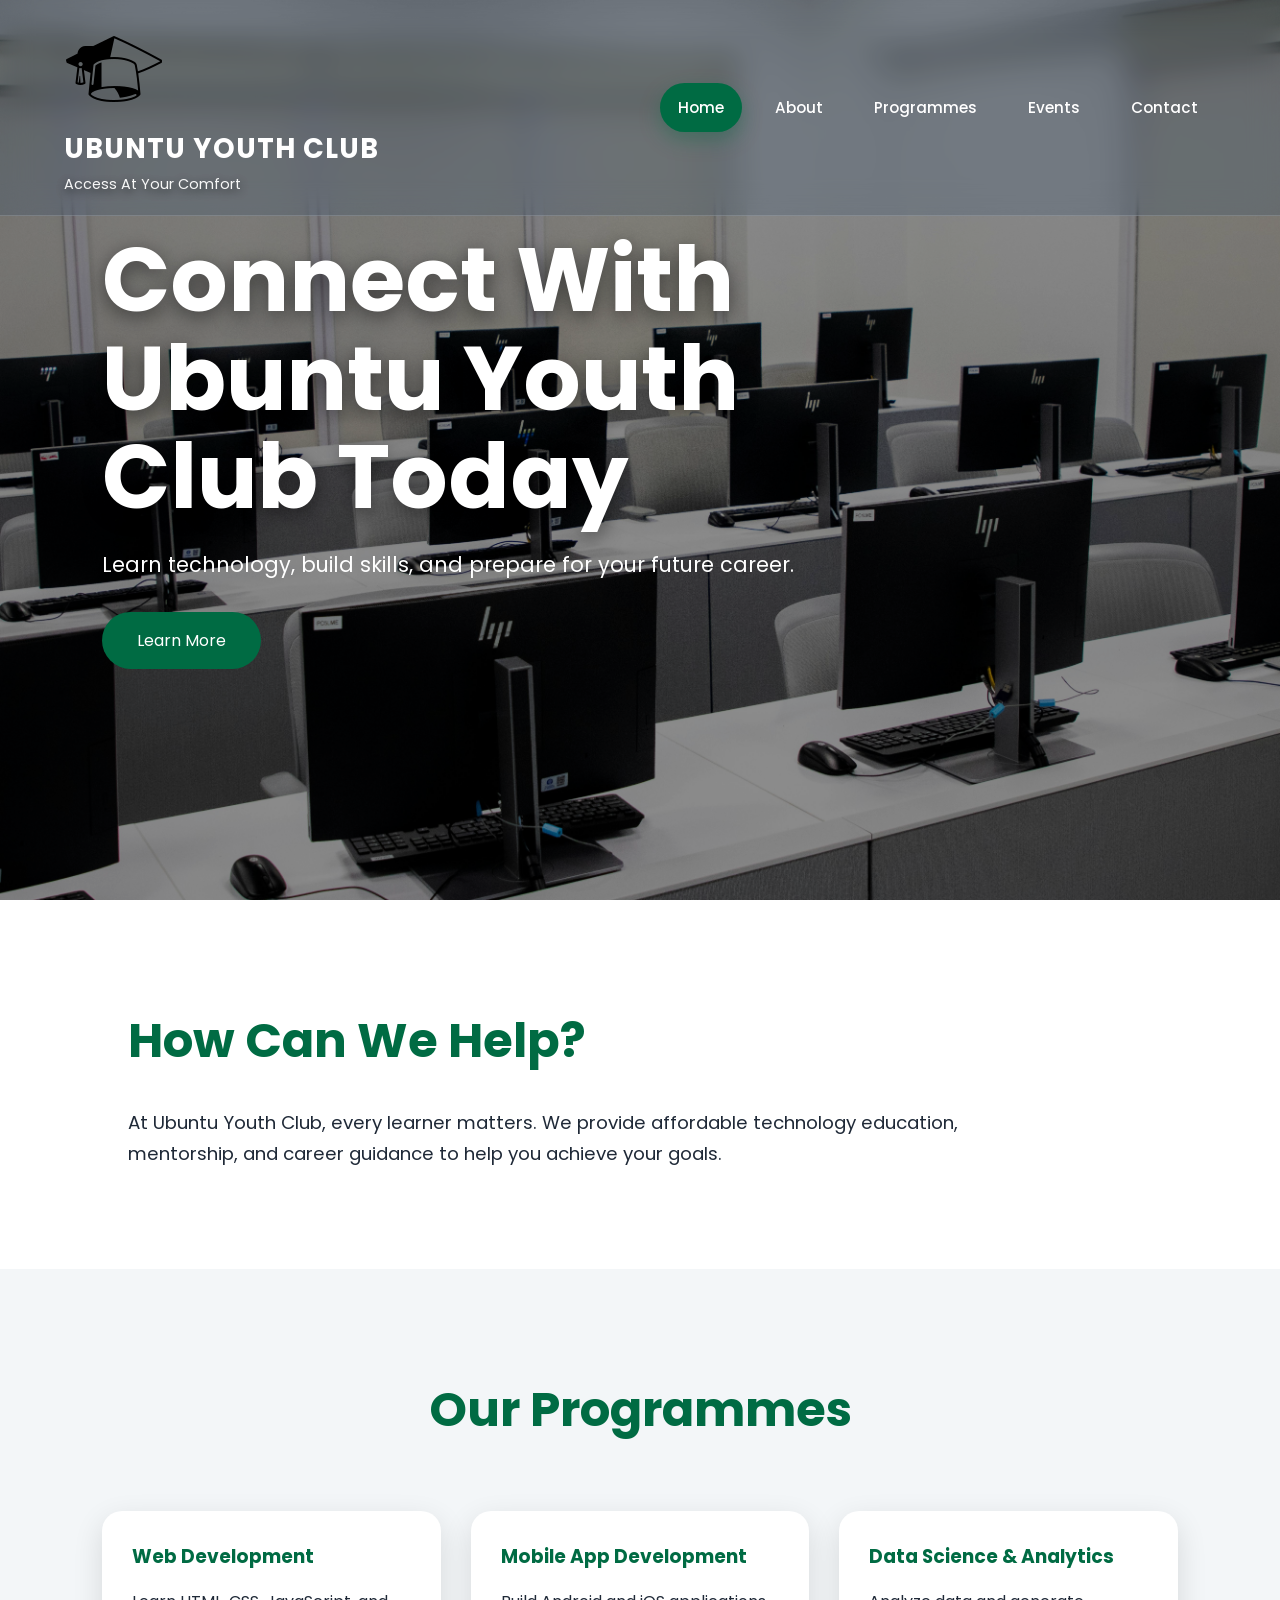
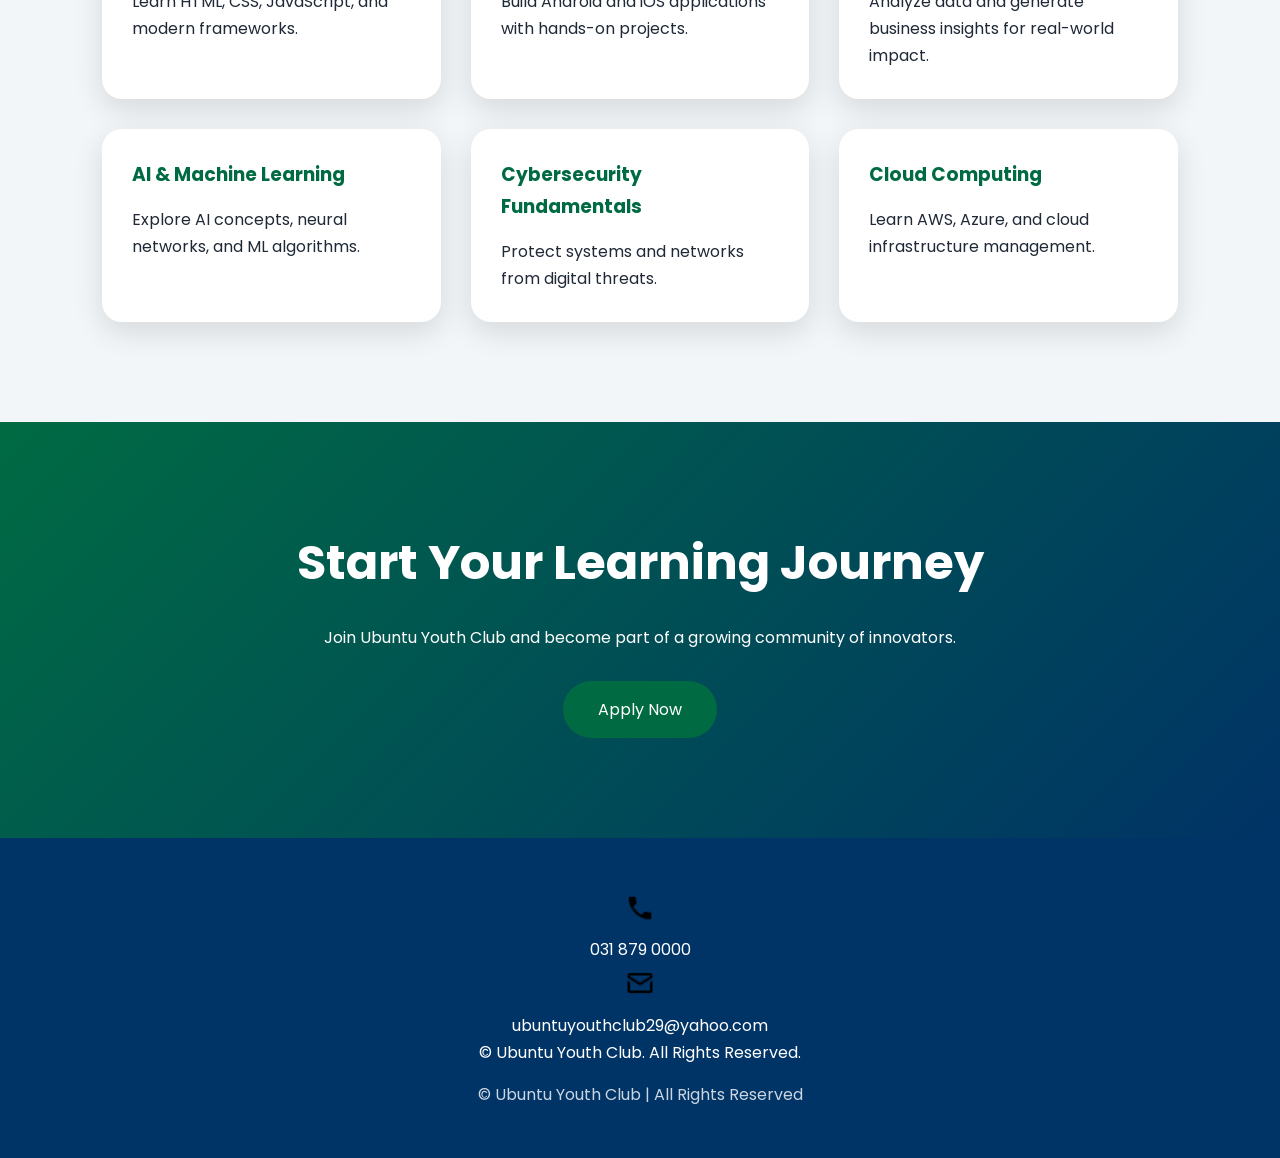
==== index.html @ 72d58c05 "Initial commit: Ubuntu Youth Club website" ====
<!DOCTYPE html>
<html lang="en">
<head>
    <meta charset="UTF-8">
    <meta name="viewport" content="width=device-width, initial-scale=1.0">
    <title>Ubuntu Youth Club</title>
    <link rel="stylesheet" href="css/styles.css" type="text/css">
</head>

<script>
window.addEventListener("scroll", function(){

    const header =
    document.querySelector(".site-header");

    if(window.scrollY > 50){
        header.classList.add("scrolled");
    }
    else{
        header.classList.remove("scrolled");
    }

});
</script>

<body>

    <header class="site-header">
    <div class="header-container">
        <div class="logo-center">
            <img src="images/icons8-graduation-cap-100.png" alt="Ubuntu Youth Club Logo">
            <div class="logo-text">
                <h1>UBUNTU YOUTH CLUB</h1>
                <p class="subtitle">Access At Your Comfort</p>
            </div>
        </div>

        <nav class="main-nav">
            <ul>
                <li><a href="index.html" class="active">Home</a></li>
                <li><a href="about.html">About</a></li>
                <li><a href="programmes.html">Programmes</a></li>
                <li><a href="events.html">Events</a></li>
                <li><a href="contact.html">Contact</a></li>
            </ul>
        </nav>
    </div>
</header>

    <!-- HERO SECTION -->
    <section class="hero">
        <div class="hero-overlay"></div>
        <img src="images/computer room.jpg" alt="Students Learning">
        <div class="hero-content">
            <h1>Connect With <br>Ubuntu Youth Club Today</h1>
            <p>Learn technology, build skills, and prepare for your future career.</p>
            <a href="about.html" class="hero-btn">Learn More</a>
        </div>
    </section>

    <!-- INTRO SECTION -->
    <section class="intro">
        <h2>How Can We Help?</h2>
        <p>
            At Ubuntu Youth Club, every learner matters. We provide affordable technology education,
            mentorship, and career guidance to help you achieve your goals.
        </p>
    </section>

    <!-- PROGRAMMES SECTION -->
    <section class="programmes">
        <h2>Our Programmes</h2>
        <div class="programme-grid">

            <div class="card">
                <h3>Web Development</h3>
                <p>Learn HTML, CSS, JavaScript, and modern frameworks.</p>
            </div>

            <div class="card">
                <h3>Mobile App Development</h3>
                <p>Build Android and iOS applications with hands-on projects.</p>
            </div>

            <div class="card">
                <h3>Data Science & Analytics</h3>
                <p>Analyze data and generate business insights for real-world impact.</p>
            </div>

            <div class="card">
                <h3>AI & Machine Learning</h3>
                <p>Explore AI concepts, neural networks, and ML algorithms.</p>
            </div>

            <div class="card">
                <h3>Cybersecurity Fundamentals</h3>
                <p>Protect systems and networks from digital threats.</p>
            </div>

            <div class="card">
                <h3>Cloud Computing</h3>
                <p>Learn AWS, Azure, and cloud infrastructure management.</p>
            </div>

        </div>
    </section>

    <!-- CALL TO ACTION -->
    <section class="cta">
        <h2>Start Your Learning Journey</h2>
        <p>Join Ubuntu Youth Club and become part of a growing community of innovators.</p>
        <a href="contact.html" class="hero-btn">Apply Now</a>
    </section>

    <!-- FOOTER -->
    <footer>
        <div>
            <img src="images/logo phone.png" alt="Phone Icon">
            <p>031 879 0000</p>
        </div>
        <div>
            <img src="images/logo mail.png" alt="Email Icon">
            <p>ubuntuyouthclub29@yahoo.com</p>
        </div>
        <p>© Ubuntu Youth Club. All Rights Reserved.</p>
    </footer>

</body>
</html>
---- css/styles.css ----
/* ===========================
   GOOGLE FONT
=========================== */
@import url('https://fonts.googleapis.com/css2?family=Poppins:wght@300;400;500;600;700&display=swap');

/* ===========================
   ROOT VARIABLES
=========================== */
:root{
    --primary:#006b43;
    --primary-dark:#004d30;
    --secondary:#003366;

    --white:#ffffff;
    --light-gray:#f5f7fa;
    --soft-gray:#e9ecef;
    --charcoal:#1f2937;
    --footer-gray:#003366;

    --gradient:linear-gradient(135deg,#006b43,#003366);

    --shadow:0 10px 30px rgba(0,0,0,.12);
    --soft-shadow:0 5px 15px rgba(0,0,0,.08);

    --radius:16px;
    --transition:.3s ease;
}

/* ===========================
   RESET
=========================== */
*{
    margin:0;
    padding:0;
    box-sizing:border-box;
}

html{
    scroll-behavior:smooth;
}

body{
    font-family:'Poppins',sans-serif;
    background:var(--light-gray);
    color:var(--charcoal);
    line-height:1.7;
    overflow-x:hidden;
}

img{
    max-width:100%;
}

/* ===========================
   CENTER NON-INDEX PAGE CONTENT
=========================== */
body:not(.index) main.container {
    max-width: 900px;
    margin: 100px auto 50px auto;
    padding: 0 20px;
    text-align: center;
}

body:not(.index) main.container img,
body:not(.index) main.container h1,
body:not(.index) main.container h2,
body:not(.index) main.container p {
    margin-left: auto;
    margin-right: auto;
    display: block;
    text-align: center;
}

/* ===========================
   MODERN GLOBAL HEADER
=========================== */
.site-header{
    position:fixed;
    top:0;
    left:0;
    width:100%;
    z-index:1000;
    background:rgba(0,51,102,0.15);
    backdrop-filter:blur(15px);
    -webkit-backdrop-filter:blur(15px);
    border-bottom:1px solid rgba(255,255,255,0.15);
    transition:all .4s ease;
}

.site-header.scrolled{
    background:rgba(0,51,102,.95);
    box-shadow:0 10px 30px rgba(0,0,0,.15);
}

.header-container{
    max-width:1400px;
    margin:auto;
    display:flex;
    justify-content:space-between;
    align-items:center;
    padding:18px 5%;
}

/* ===========================
   LOGO AREA
=========================== */
.logo{
    display:flex;
    align-items:center;
    gap:15px;
}

.logo img{
    width:65px;
    transition:.4s;
}

.logo img:hover{
    transform:rotate(-8deg) scale(1.05);
}

.logo-text h1,
.logo-text h2{
    color:white;
    font-size:1.7rem;
    font-weight:700;
    letter-spacing:1px;
    margin:0;
}

.logo-text .subtitle{
    color:white;
    opacity:.95;
    text-shadow:0 3px 10px rgba(0,0,0,.7);
    font-size:.9rem;
}

/* ===========================
   NAVIGATION
=========================== */
.main-nav{
    margin-left:auto;
}

.main-nav ul{
    display:flex;
    align-items:center;
    gap:15px;
    list-style:none;
}

.main-nav ul li{
    background:none;
    padding:0;
    box-shadow:none;
}

.main-nav ul li a{
    display:block;
    color:white;
    text-decoration:none;
    padding:12px 18px;
    border-radius:50px;
    font-size:.95rem;
    font-weight:500;
    position:relative;
    transition:all .35s ease;
}

.main-nav ul li a:hover{
    background:rgba(255,255,255,.15);
    backdrop-filter:blur(10px);
    color:#ffffff;
    transform:translateY(-2px);
}

.main-nav ul li a.active{
    background:#006b43;
    color:white;
    box-shadow:0 8px 20px rgba(0,107,67,.35);
}

.main-nav ul li a::after{
    content:"";
    position:absolute;
    bottom:8px;
    left:50%;
    width:0;
    height:2px;
    background:#ff9800;
    transform:translateX(-50%);
    transition:.3s ease;
}

.main-nav ul li a:hover::after{
    width:50%;
}

/* ===========================
   MOBILE MENU
=========================== */
@media(max-width:900px){
    .header-container{
        flex-direction:column;
        gap:20px;
    }

    .main-nav ul{
        flex-wrap:wrap;
        justify-content:center;
        gap:20px;
    }

    .main-nav ul li a{
        padding:10px 15px;
        font-size:.9rem;
    }
}

/* ===========================
   HERO SECTION
=========================== */
.hero{
    position:relative;
    width:100%;
    height:100vh;
    overflow:hidden;
}

.hero img{
    width:100%;
    height:100%;
    object-fit:cover;
    animation:zoomHero 12s infinite alternate ease-in-out;
}

.hero-overlay{
    position:absolute;
    inset:0;
    background:rgba(0,0,0,.45);
}

.hero-content{
    position:absolute;
    top:50%;
    left:8%;
    transform:translateY(-50%);
    color:white;
    z-index:10;
    max-width:700px;
}

.hero-content h1{
    font-size:clamp(3rem,7vw,6rem);
    line-height:1.1;
    margin-bottom:20px;
    text-shadow:0 5px 20px rgba(0,0,0,.5);
}

.hero-content p{
    font-size:1.3rem;
    margin-bottom:30px;
}

.hero-btn{
    display:inline-block;
    background:var(--primary);
    color:white;
    text-decoration:none;
    padding:15px 35px;
    border-radius:50px;
    transition:.3s;
}

.hero-btn:hover{
    background:var(--primary-dark);
    transform:translateY(-4px);
}



/* =========================== INTRO SECTION =========================== */
 .intro{ background:white; padding:100px 10%; } .intro h2{ color:var(--primary); font-size:3rem; margin-bottom:25px; } .intro p{ max-width:900px; font-size:1.15rem; }
 
 /* =========================== PROGRAMMES =========================== */
  .programmes{ padding:100px 8%; background:#f3f6f8; } .programmes h2{ text-align:center; color:var(--primary); margin-bottom:60px; font-size:3rem; } .programme-grid{ display:grid; grid-template-columns:repeat(auto-fit,minmax(280px,1fr)); gap:30px; } .card{ background:white; border-radius:20px; padding:30px; box-shadow:var(--shadow); transition:.4s; } .card:hover{ transform:translateY(-10px); } .card h3{ color:var(--primary); margin-bottom:15px; } 
 
 /* =========================== CTA =========================== */ 
 .cta{ background:var(--gradient); color:white; text-align:center; padding:100px 10%; } .cta h2{ font-size:3rem; margin-bottom:20px; } .cta p{ max-width:700px; margin:auto auto 30px; } 
 
 /* =========================== COURSE CARDS =========================== */ 
 .course-options{ display:flex; flex-wrap:wrap; justify-content:center; gap:25px; margin:40px auto; } .course-card{ background:white; width:280px; padding:25px; text-align:center; border-radius:20px; box-shadow:0 10px 25px rgba(0,0,0,.08); transition:.3s; } .course-card:hover{ transform:translateY(-10px); } .course-card h3{ color:var(--primary); margin-bottom:15px; } 
 
 /* =========================== GRID LAYOUTS =========================== */
  .grid-2{ display:grid; grid-template-columns:repeat(auto-fit,minmax(300px,1fr)); gap:20px; margin:40px auto; } .team-grid{ display:grid; grid-template-columns:repeat(auto-fit,minmax(220px,1fr)); gap:20px; } 
  
  /* =========================== TABLES =========================== */
   table{ width:100%; border-collapse:collapse; background:white; margin:20px 0 40px; border-radius:var(--radius); overflow:hidden; box-shadow:var(--soft-shadow); } thead{ background:var(--gradient); color:white; } th, td{ padding:14px; text-align:left; } tbody tr{ transition:.3s; } tbody tr:hover{ background:#f7f9fb; }
   
   /* =========================== QUICK LINKS =========================== */ 
   ul{ list-style:none; } .quick-links{ display:flex; flex-wrap:wrap; gap:10px; } .quick-links li{ background:white; padding:10px 15px; border-radius:10px; box-shadow:var(--soft-shadow); }

/* ===========================
   OTHER STYLINGS KEPT AS-IS
=========================== */
/* ... (rest of your existing CSS like .intro, .programmes, .course-card, tables, footer etc.) ... */

/* =========================== FOOTER =========================== */ 
footer{ background:var(--footer-gray); color:white; text-align:center; padding:50px 20px; } footer img{ width:30px; margin:5px; } footer p{ color:white; } footer::after{ content:"© Ubuntu Youth Club | All Rights Reserved"; display:block; margin-top:15px; opacity:.8; }
/* ===========================
   ANIMATIONS
=========================== */
@keyframes zoomHero{
    from{
        transform:scale(1);
    }
    to{
        transform:scale(1.08);
    }
}
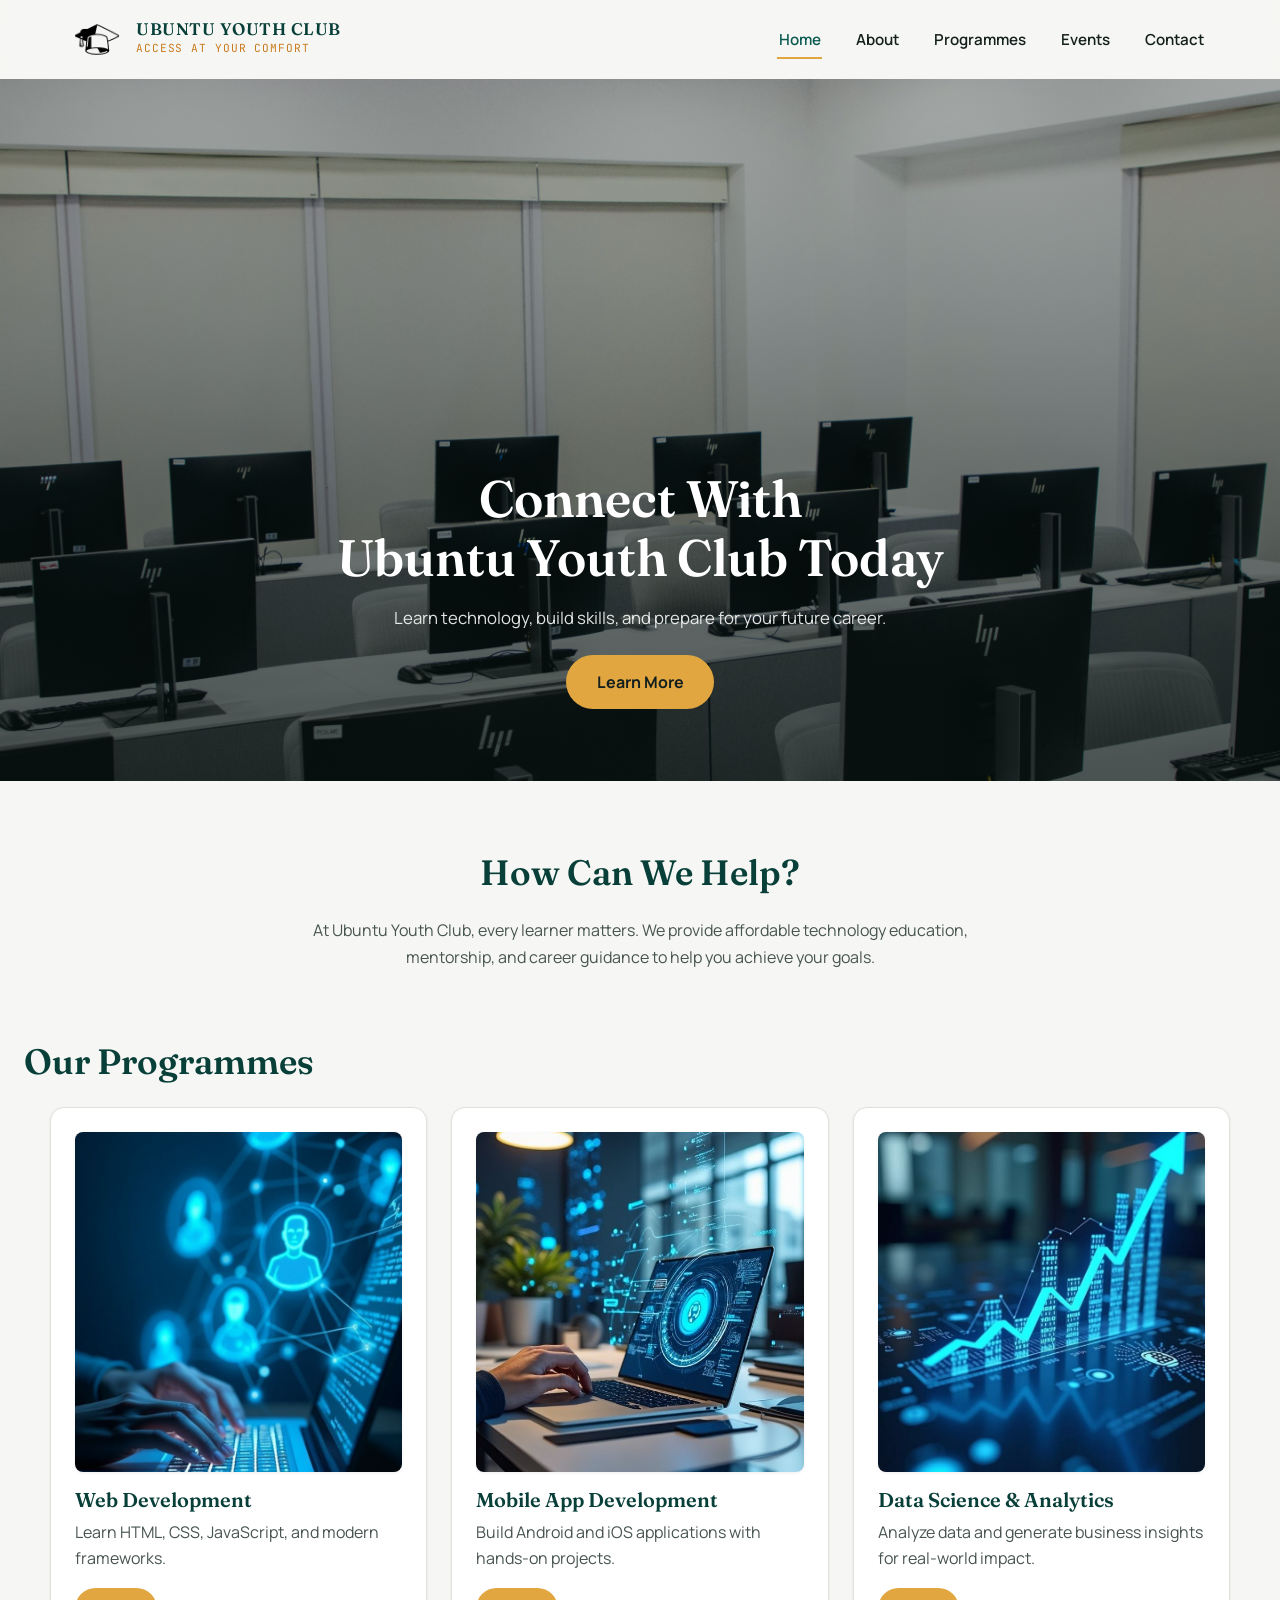
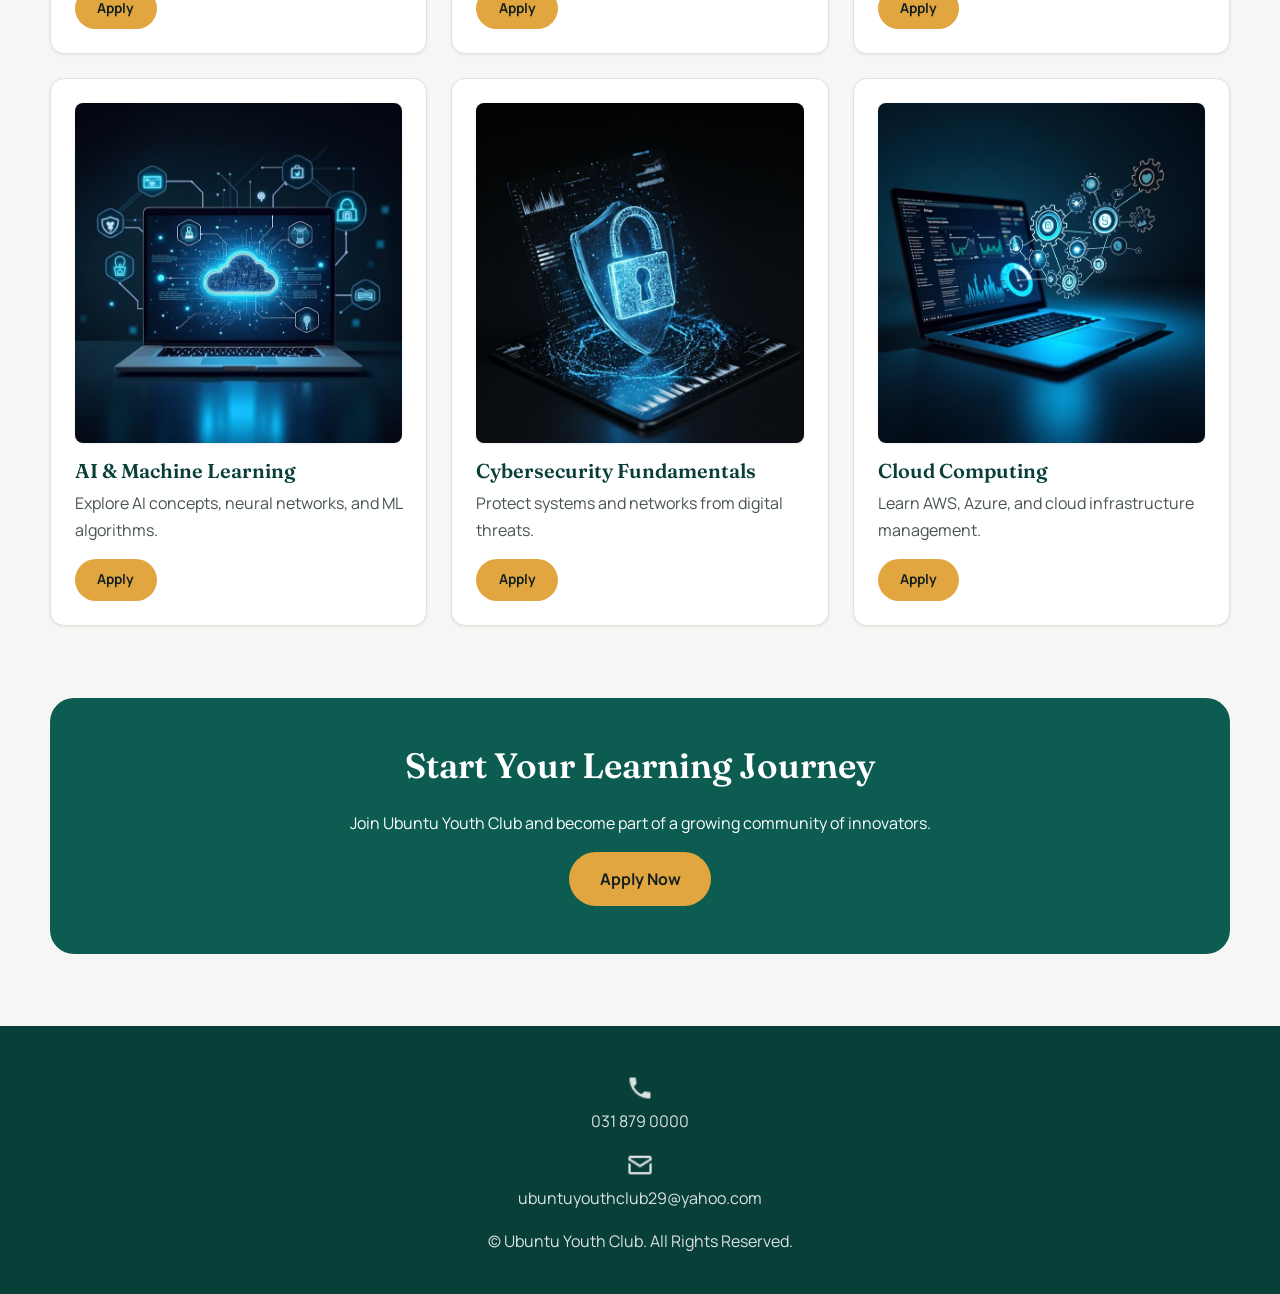
==== commit 0dbdb695: "Part 3" ====
--- a/index.html
+++ b/index.html
@@ -73,33 +73,45 @@
         <div class="programme-grid">
 
             <div class="card">
+                <img src="images/tech 1.jpg" alt="web development" class="responsive-img">
                 <h3>Web Development</h3>
                 <p>Learn HTML, CSS, JavaScript, and modern frameworks.</p>
+                <a href="programmes.html" class="hero-btn">Apply</a>
             </div>
 
             <div class="card">
+                <img src="images/tech 2.jpg" alt="mobile app development" class="responsive-img">
                 <h3>Mobile App Development</h3>
                 <p>Build Android and iOS applications with hands-on projects.</p>
+                <a href="programmes.html" class="hero-btn">Apply</a>
             </div>
 
             <div class="card">
+                <img src="images/tech 3.jpg" alt="data science" class="responsive-img">
                 <h3>Data Science & Analytics</h3>
                 <p>Analyze data and generate business insights for real-world impact.</p>
+                <a href="programmes.html" class="hero-btn">Apply</a>
             </div>
 
             <div class="card">
+                <img src="images/tech 4.jpg" alt="ai and machine learning" class="responsive-img">
                 <h3>AI & Machine Learning</h3>
                 <p>Explore AI concepts, neural networks, and ML algorithms.</p>
+                <a href="programmes.html" class="hero-btn">Apply</a>
             </div>
 
             <div class="card">
+                <img src="images/cybersecurity.jpg" alt="cybersecurity" class="responsive-img">
                 <h3>Cybersecurity Fundamentals</h3>
                 <p>Protect systems and networks from digital threats.</p>
+                <a href="programmes.html" class="hero-btn">Apply</a>
             </div>
 
             <div class="card">
+                <img src="images/tech 5.jpg" alt="cloud computing" class="responsive-img">
                 <h3>Cloud Computing</h3>
                 <p>Learn AWS, Azure, and cloud infrastructure management.</p>
+                <a href="programmes.html" class="hero-btn">Apply</a>
             </div>
 
         </div>
--- a/css/styles.css
+++ b/css/styles.css
@@ -1,320 +1,943 @@
-/* ===========================
-   GOOGLE FONT
-=========================== */
-@import url('https://fonts.googleapis.com/css2?family=Poppins:wght@300;400;500;600;700&display=swap');
-
-/* ===========================
-   ROOT VARIABLES
-=========================== */
-:root{
-    --primary:#006b43;
-    --primary-dark:#004d30;
-    --secondary:#003366;
-
-    --white:#ffffff;
-    --light-gray:#f5f7fa;
-    --soft-gray:#e9ecef;
-    --charcoal:#1f2937;
-    --footer-gray:#003366;
-
-    --gradient:linear-gradient(135deg,#006b43,#003366);
-
-    --shadow:0 10px 30px rgba(0,0,0,.12);
-    --soft-shadow:0 5px 15px rgba(0,0,0,.08);
-
-    --radius:16px;
-    --transition:.3s ease;
-}
-
-/* ===========================
-   RESET
-=========================== */
-*{
-    margin:0;
-    padding:0;
-    box-sizing:border-box;
-}
-
-html{
-    scroll-behavior:smooth;
-}
-
-body{
-    font-family:'Poppins',sans-serif;
-    background:var(--light-gray);
-    color:var(--charcoal);
-    line-height:1.7;
-    overflow-x:hidden;
-}
-
-img{
-    max-width:100%;
-}
-
-/* ===========================
-   CENTER NON-INDEX PAGE CONTENT
-=========================== */
-body:not(.index) main.container {
-    max-width: 900px;
-    margin: 100px auto 50px auto;
-    padding: 0 20px;
+/* =========================================================================
+   UBUNTU YOUTH CLUB — MAIN STYLESHEET
+   Structure:
+     1.  Fonts & Reset
+     2.  Design Tokens (colours, type, spacing, radius, shadow)
+     3.  Base Elements
+     4.  Layout Utilities (container, grid, sections)
+     5.  Header & Navigation
+     6.  Hero
+     7.  Carousel Component
+     8.  Cards (programmes / team / blog)
+     9.  Forms & Modal
+     10. Tables
+     11. Footer
+     12. Scroll-reveal animation
+     13. Responsive Breakpoints
+     14. Accessibility
+   ========================================================================= */
+
+/* 1. FONTS & RESET --------------------------------------------------------- */
+@import url('https://fonts.googleapis.com/css2?family=Fraunces:ital,opsz,wght@0,9..144,400;0,9..144,600;0,9..144,700;1,9..144,500&family=Manrope:wght@400;500;600;700;800&family=JetBrains+Mono:wght@500;700&display=swap');
+
+*,
+*::before,
+*::after {
+    box-sizing: border-box;
+    margin: 0;
+    padding: 0;
+}
+
+html {
+    scroll-behavior: smooth;
+}
+
+img {
+    max-width: 100%;
+    display: block;
+}
+
+a {
+    text-decoration: none;
+    color: inherit;
+}
+
+ul {
+    list-style: none;
+}
+
+button {
+    font: inherit;
+    cursor: pointer;
+    border: none;
+    background: none;
+}
+
+/* 2. DESIGN TOKENS ---------------------------------------------------------- */
+:root {
+    /* Colour palette */
+    --ink: #14201D;
+    --ink-soft: #475450;
+    --surface: #F6F7F4;
+    --surface-alt: #ECEFE9;
+    --surface-card: #FFFFFF;
+    --primary: #0C5C52;
+    --primary-dark: #083F38;
+    --primary-tint: #E3EFEC;
+    --accent: #E2A640;
+    --accent-deep: #C97A1F;
+    --border: #DDE3DC;
+    --error: #B3261E;
+    --error-tint: #FBEAE9;
+
+    /* Typography */
+    --font-display: "Fraunces", Georgia, serif;
+    --font-body: "Manrope", -apple-system, BlinkMacSystemFont, "Segoe UI", sans-serif;
+    --font-mono: "JetBrains Mono", "Courier New", monospace;
+
+    /* Spacing scale */
+    --space-1: 0.5rem;
+    --space-2: 1rem;
+    --space-3: 1.5rem;
+    --space-4: 2rem;
+    --space-5: 3rem;
+    --space-6: 4.5rem;
+    --space-7: 6rem;
+
+    /* Radius & shadow */
+    --radius-sm: 8px;
+    --radius-md: 14px;
+    --radius-lg: 24px;
+    --shadow-sm: 0 1px 3px rgba(20, 32, 29, 0.08);
+    --shadow-md: 0 10px 28px rgba(20, 32, 29, 0.10);
+    --shadow-lg: 0 24px 56px rgba(20, 32, 29, 0.18);
+
+    /* Layout */
+    --max-width: 1180px;
+    --header-height: 84px;
+}
+
+/* 3. BASE ELEMENTS ----------------------------------------------------------- */
+body {
+    font-family: var(--font-body);
+    color: var(--ink);
+    background: var(--surface);
+    line-height: 1.65;
+    -webkit-font-smoothing: antialiased;
+}
+
+h1, h2, h3, h4 {
+    font-family: var(--font-display);
+    font-weight: 600;
+    line-height: 1.15;
+    color: var(--primary-dark);
+}
+
+h1 { font-size: clamp(2.1rem, 4vw, 3.2rem); }
+h2 { font-size: clamp(1.6rem, 2.8vw, 2.2rem); margin-bottom: var(--space-3); }
+h3 { font-size: 1.25rem; margin-bottom: var(--space-1); }
+h4 { font-size: 1.05rem; margin-bottom: var(--space-1); }
+
+p {
+    color: var(--ink-soft);
+    margin-bottom: var(--space-2);
+}
+
+main p:last-child {
+    margin-bottom: 0;
+}
+
+/* Small mono "eyebrow" labels used as section tags */
+.eyebrow {
+    display: inline-block;
+    font-family: var(--font-mono);
+    font-size: 0.72rem;
+    font-weight: 700;
+    letter-spacing: 0.14em;
+    text-transform: uppercase;
+    color: var(--primary);
+    background: var(--primary-tint);
+    padding: 0.35rem 0.8rem;
+    border-radius: 999px;
+    margin-bottom: var(--space-2);
+}
+
+/* 4. LAYOUT UTILITIES --------------------------------------------------------- */
+.container {
+    max-width: var(--max-width);
+    margin: 0 auto;
+    padding: var(--space-6) var(--space-3);
+}
+
+section {
+    margin-bottom: var(--space-6);
+}
+
+section:last-child {
+    margin-bottom: 0;
+}
+
+.center-text {
     text-align: center;
-}
-
-body:not(.index) main.container img,
-body:not(.index) main.container h1,
-body:not(.index) main.container h2,
-body:not(.index) main.container p {
+    max-width: 780px;
     margin-left: auto;
     margin-right: auto;
+}
+
+.center-text .responsive-img,
+.center-text img {
+    margin-left: auto;
+    margin-right: auto;
+}
+
+.grid-2 {
+    display: grid;
+    grid-template-columns: repeat(2, 1fr);
+    gap: var(--space-3);
+}
+
+.responsive-img {
+    width: 100%;
+    height: 340px;
+    object-fit: cover;
+    border-radius: var(--radius-md);
+    box-shadow: var(--shadow-sm);
+}
+
+/* 5. HEADER & NAVIGATION ------------------------------------------------------ */
+.site-header {
+    position: sticky;
+    top: 0;
+    z-index: 100;
+    background: rgba(246, 247, 244, 0.92);
+    backdrop-filter: blur(10px);
+    border-bottom: 1px solid transparent;
+    transition: box-shadow 0.3s ease, border-color 0.3s ease, padding 0.3s ease;
+    padding: var(--space-2) 0;
+}
+
+.site-header.scrolled {
+    box-shadow: var(--shadow-md);
+    border-color: var(--border);
+    padding: 0.6rem 0;
+}
+
+.header-container {
+    max-width: var(--max-width);
+    margin: 0 auto;
+    padding: 0 var(--space-3);
+    display: flex;
+    align-items: center;
+    justify-content: space-between;
+    gap: var(--space-3);
+}
+
+.logo,
+.logo-center {
+    display: flex;
+    align-items: center;
+    gap: var(--space-2);
+}
+
+.logo img,
+.logo-center img {
+    width: 46px;
+    height: 46px;
+    object-fit: contain;
+    flex-shrink: 0;
+}
+
+.logo-text h1 {
+    font-size: 1.05rem;
+    letter-spacing: 0.03em;
+    color: var(--primary-dark);
+    margin: 0;
+}
+
+.logo-text .subtitle {
+    font-family: var(--font-mono);
+    font-size: 0.7rem;
+    letter-spacing: 0.08em;
+    text-transform: uppercase;
+    color: var(--accent-deep);
+    margin: 0;
+}
+
+.main-nav ul {
+    display: flex;
+    gap: var(--space-4);
+}
+
+.main-nav a {
+    font-weight: 600;
+    font-size: 0.95rem;
+    color: var(--ink);
+    position: relative;
+    padding: 0.3rem 0.1rem;
+    transition: color 0.2s ease;
+}
+
+.main-nav a::after {
+    content: "";
+    position: absolute;
+    left: 0;
+    bottom: -4px;
+    width: 0;
+    height: 2px;
+    background: var(--accent);
+    transition: width 0.25s ease;
+}
+
+.main-nav a:hover,
+.main-nav a.active {
+    color: var(--primary);
+}
+
+.main-nav a:hover::after,
+.main-nav a.active::after {
+    width: 100%;
+}
+
+/* Mobile hamburger toggle */
+.nav-toggle {
+    display: none;
+    flex-direction: column;
+    justify-content: center;
+    gap: 5px;
+    width: 38px;
+    height: 38px;
+    padding: 6px;
+    border-radius: var(--radius-sm);
+    z-index: 110;
+}
+
+.nav-toggle span {
     display: block;
+    height: 2px;
+    width: 100%;
+    background: var(--primary-dark);
+    border-radius: 2px;
+    transition: transform 0.3s ease, opacity 0.3s ease;
+}
+
+.nav-toggle.open span:nth-child(1) {
+    transform: translateY(7px) rotate(45deg);
+}
+
+.nav-toggle.open span:nth-child(2) {
+    opacity: 0;
+}
+
+.nav-toggle.open span:nth-child(3) {
+    transform: translateY(-7px) rotate(-45deg);
+}
+
+/* 6. HERO --------------------------------------------------------------------- */
+.hero {
+    position: relative;
+    height: 78vh;
+    min-height: 480px;
+    overflow: hidden;
+}
+
+.hero .carousel,
+.hero .carousel-track,
+.hero .carousel-slide {
+    height: 100%;
+}
+
+.hero .carousel-slide img {
+    height: 100%;
+    object-fit: cover;
+}
+
+.hero-overlay {
+    position: absolute;
+    inset: 0;
+    background: linear-gradient(180deg, rgba(8, 20, 18, 0.35) 0%, rgba(8, 20, 18, 0.72) 100%);
+    z-index: 2;
+    pointer-events: none;
+}
+
+.hero-content {
+    position: absolute;
+    z-index: 3;
+    left: 50%;
+    bottom: var(--space-6);
+    transform: translateX(-50%);
     text-align: center;
-}
-
-/* ===========================
-   MODERN GLOBAL HEADER
-=========================== */
-.site-header{
-    position:fixed;
-    top:0;
-    left:0;
-    width:100%;
-    z-index:1000;
-    background:rgba(0,51,102,0.15);
-    backdrop-filter:blur(15px);
-    -webkit-backdrop-filter:blur(15px);
-    border-bottom:1px solid rgba(255,255,255,0.15);
-    transition:all .4s ease;
-}
-
-.site-header.scrolled{
-    background:rgba(0,51,102,.95);
-    box-shadow:0 10px 30px rgba(0,0,0,.15);
-}
-
-.header-container{
-    max-width:1400px;
-    margin:auto;
-    display:flex;
-    justify-content:space-between;
-    align-items:center;
-    padding:18px 5%;
-}
-
-/* ===========================
-   LOGO AREA
-=========================== */
-.logo{
-    display:flex;
-    align-items:center;
-    gap:15px;
-}
-
-.logo img{
-    width:65px;
-    transition:.4s;
-}
-
-.logo img:hover{
-    transform:rotate(-8deg) scale(1.05);
-}
-
-.logo-text h1,
-.logo-text h2{
-    color:white;
-    font-size:1.7rem;
-    font-weight:700;
-    letter-spacing:1px;
-    margin:0;
-}
-
-.logo-text .subtitle{
-    color:white;
-    opacity:.95;
-    text-shadow:0 3px 10px rgba(0,0,0,.7);
-    font-size:.9rem;
-}
-
-/* ===========================
-   NAVIGATION
-=========================== */
-.main-nav{
-    margin-left:auto;
-}
-
-.main-nav ul{
-    display:flex;
-    align-items:center;
-    gap:15px;
-    list-style:none;
-}
-
-.main-nav ul li{
-    background:none;
-    padding:0;
-    box-shadow:none;
-}
-
-.main-nav ul li a{
-    display:block;
-    color:white;
-    text-decoration:none;
-    padding:12px 18px;
-    border-radius:50px;
-    font-size:.95rem;
-    font-weight:500;
-    position:relative;
-    transition:all .35s ease;
-}
-
-.main-nav ul li a:hover{
-    background:rgba(255,255,255,.15);
-    backdrop-filter:blur(10px);
-    color:#ffffff;
-    transform:translateY(-2px);
-}
-
-.main-nav ul li a.active{
-    background:#006b43;
-    color:white;
-    box-shadow:0 8px 20px rgba(0,107,67,.35);
-}
-
-.main-nav ul li a::after{
-    content:"";
-    position:absolute;
-    bottom:8px;
-    left:50%;
-    width:0;
-    height:2px;
-    background:#ff9800;
-    transform:translateX(-50%);
-    transition:.3s ease;
-}
-
-.main-nav ul li a:hover::after{
-    width:50%;
-}
-
-/* ===========================
-   MOBILE MENU
-=========================== */
-@media(max-width:900px){
-    .header-container{
-        flex-direction:column;
-        gap:20px;
-    }
-
-    .main-nav ul{
-        flex-wrap:wrap;
-        justify-content:center;
-        gap:20px;
-    }
-
-    .main-nav ul li a{
-        padding:10px 15px;
-        font-size:.9rem;
-    }
-}
-
-/* ===========================
-   HERO SECTION
-=========================== */
-.hero{
-    position:relative;
-    width:100%;
-    height:100vh;
-    overflow:hidden;
-}
-
-.hero img{
-    width:100%;
-    height:100%;
-    object-fit:cover;
-    animation:zoomHero 12s infinite alternate ease-in-out;
-}
-
-.hero-overlay{
-    position:absolute;
-    inset:0;
-    background:rgba(0,0,0,.45);
-}
-
-.hero-content{
-    position:absolute;
-    top:50%;
-    left:8%;
-    transform:translateY(-50%);
-    color:white;
-    z-index:10;
-    max-width:700px;
-}
-
-.hero-content h1{
-    font-size:clamp(3rem,7vw,6rem);
-    line-height:1.1;
-    margin-bottom:20px;
-    text-shadow:0 5px 20px rgba(0,0,0,.5);
-}
-
-.hero-content p{
-    font-size:1.3rem;
-    margin-bottom:30px;
-}
-
-.hero-btn{
-    display:inline-block;
-    background:var(--primary);
-    color:white;
-    text-decoration:none;
-    padding:15px 35px;
-    border-radius:50px;
-    transition:.3s;
-}
-
-.hero-btn:hover{
-    background:var(--primary-dark);
-    transform:translateY(-4px);
-}
-
-
-
-/* =========================== INTRO SECTION =========================== */
- .intro{ background:white; padding:100px 10%; } .intro h2{ color:var(--primary); font-size:3rem; margin-bottom:25px; } .intro p{ max-width:900px; font-size:1.15rem; }
- 
- /* =========================== PROGRAMMES =========================== */
-  .programmes{ padding:100px 8%; background:#f3f6f8; } .programmes h2{ text-align:center; color:var(--primary); margin-bottom:60px; font-size:3rem; } .programme-grid{ display:grid; grid-template-columns:repeat(auto-fit,minmax(280px,1fr)); gap:30px; } .card{ background:white; border-radius:20px; padding:30px; box-shadow:var(--shadow); transition:.4s; } .card:hover{ transform:translateY(-10px); } .card h3{ color:var(--primary); margin-bottom:15px; } 
- 
- /* =========================== CTA =========================== */ 
- .cta{ background:var(--gradient); color:white; text-align:center; padding:100px 10%; } .cta h2{ font-size:3rem; margin-bottom:20px; } .cta p{ max-width:700px; margin:auto auto 30px; } 
- 
- /* =========================== COURSE CARDS =========================== */ 
- .course-options{ display:flex; flex-wrap:wrap; justify-content:center; gap:25px; margin:40px auto; } .course-card{ background:white; width:280px; padding:25px; text-align:center; border-radius:20px; box-shadow:0 10px 25px rgba(0,0,0,.08); transition:.3s; } .course-card:hover{ transform:translateY(-10px); } .course-card h3{ color:var(--primary); margin-bottom:15px; } 
- 
- /* =========================== GRID LAYOUTS =========================== */
-  .grid-2{ display:grid; grid-template-columns:repeat(auto-fit,minmax(300px,1fr)); gap:20px; margin:40px auto; } .team-grid{ display:grid; grid-template-columns:repeat(auto-fit,minmax(220px,1fr)); gap:20px; } 
-  
-  /* =========================== TABLES =========================== */
-   table{ width:100%; border-collapse:collapse; background:white; margin:20px 0 40px; border-radius:var(--radius); overflow:hidden; box-shadow:var(--soft-shadow); } thead{ background:var(--gradient); color:white; } th, td{ padding:14px; text-align:left; } tbody tr{ transition:.3s; } tbody tr:hover{ background:#f7f9fb; }
-   
-   /* =========================== QUICK LINKS =========================== */ 
-   ul{ list-style:none; } .quick-links{ display:flex; flex-wrap:wrap; gap:10px; } .quick-links li{ background:white; padding:10px 15px; border-radius:10px; box-shadow:var(--soft-shadow); }
-
-/* ===========================
-   OTHER STYLINGS KEPT AS-IS
-=========================== */
-/* ... (rest of your existing CSS like .intro, .programmes, .course-card, tables, footer etc.) ... */
-
-/* =========================== FOOTER =========================== */ 
-footer{ background:var(--footer-gray); color:white; text-align:center; padding:50px 20px; } footer img{ width:30px; margin:5px; } footer p{ color:white; } footer::after{ content:"© Ubuntu Youth Club | All Rights Reserved"; display:block; margin-top:15px; opacity:.8; }
-/* ===========================
-   ANIMATIONS
-=========================== */
-@keyframes zoomHero{
-    from{
-        transform:scale(1);
-    }
-    to{
-        transform:scale(1.08);
+    color: #fff;
+    width: 90%;
+    max-width: 720px;
+}
+
+.hero-content h1 {
+    color: #fff;
+    margin-bottom: var(--space-2);
+}
+
+.hero-content p {
+    color: rgba(255, 255, 255, 0.88);
+    font-size: 1.05rem;
+    margin-bottom: var(--space-3);
+}
+
+.hero-btn {
+    display: inline-block;
+    background: var(--accent);
+    color: var(--ink);
+    font-weight: 700;
+    padding: 0.85rem 1.9rem;
+    border-radius: 999px;
+    transition: background 0.25s ease, transform 0.25s ease;
+}
+
+.hero-btn:hover {
+    background: var(--accent-deep);
+    transform: translateY(-2px);
+}
+
+/* Plain (non-hero) page intro banner, used on inner pages */
+.page-banner {
+    text-align: center;
+    padding: var(--space-5) var(--space-3) var(--space-2);
+}
+
+/* 7. CAROUSEL COMPONENT --------------------------------------------------------
+   Smooth, GPU-friendly sliding carousel. Slides are placed side by side in
+   .carousel-track and the whole track is translated horizontally — this gives
+   a buttery, hardware-accelerated transition rather than fading each image. */
+.carousel {
+    position: relative;
+    overflow: hidden;
+    border-radius: var(--radius-lg);
+    box-shadow: var(--shadow-md);
+    background: var(--ink);
+}
+
+.carousel-track {
+    display: flex;
+    height: 100%;
+    transition: transform 0.7s cubic-bezier(0.65, 0, 0.35, 1);
+    will-change: transform;
+}
+
+.carousel-slide {
+    position: relative;
+    flex: 0 0 100%;
+    height: 100%;
+}
+
+.carousel-slide img {
+    width: 100%;
+    height: 100%;
+    object-fit: cover;
+}
+
+.carousel-caption {
+    position: absolute;
+    left: var(--space-3);
+    bottom: var(--space-3);
+    z-index: 3;
+    color: #fff;
+    background: rgba(8, 20, 18, 0.55);
+    backdrop-filter: blur(6px);
+    padding: 0.55rem 1.1rem;
+    border-radius: 999px;
+    font-weight: 700;
+    font-size: 0.9rem;
+    letter-spacing: 0.02em;
+}
+
+.carousel-btn {
+    position: absolute;
+    top: 50%;
+    transform: translateY(-50%);
+    z-index: 4;
+    width: 42px;
+    height: 42px;
+    border-radius: 50%;
+    background: rgba(255, 255, 255, 0.85);
+    color: var(--primary-dark);
+    font-size: 1.1rem;
+    display: flex;
+    align-items: center;
+    justify-content: center;
+    box-shadow: var(--shadow-sm);
+    transition: background 0.2s ease, transform 0.2s ease;
+}
+
+.carousel-btn:hover {
+    background: #fff;
+    transform: translateY(-50%) scale(1.07);
+}
+
+.carousel-btn.prev { left: var(--space-2); }
+.carousel-btn.next { right: var(--space-2); }
+
+.carousel-dots {
+    position: absolute;
+    z-index: 4;
+    bottom: var(--space-2);
+    right: var(--space-3);
+    display: flex;
+    align-items: center;
+    gap: 0.5rem;
+}
+
+.carousel-dots button {
+    width: 9px;
+    height: 9px;
+    border-radius: 50%;
+    background: rgba(255, 255, 255, 0.55);
+    transition: background 0.25s ease, transform 0.25s ease;
+}
+
+.carousel-dots button.active {
+    background: var(--accent);
+    transform: scale(1.25);
+}
+
+/* Mono slide counter — echoes the NQF-level numbering used in the
+   programmes tables, tying "accredited structure" to the carousel itself. */
+.carousel-counter {
+    position: absolute;
+    z-index: 4;
+    top: var(--space-2);
+    left: var(--space-2);
+    font-family: var(--font-mono);
+    font-size: 0.78rem;
+    font-weight: 700;
+    color: #fff;
+    background: rgba(8, 20, 18, 0.55);
+    backdrop-filter: blur(6px);
+    padding: 0.3rem 0.7rem;
+    border-radius: 999px;
+    letter-spacing: 0.04em;
+}
+
+/* Standalone carousel used inside page content (not full-bleed hero) */
+.content-carousel {
+    height: 420px;
+    margin: var(--space-4) 0;
+}
+
+/* 8. CARDS ---------------------------------------------------------------------- */
+.card {
+    background: var(--surface-card);
+    border: 1px solid var(--border);
+    border-radius: var(--radius-md);
+    padding: var(--space-3);
+    box-shadow: var(--shadow-sm);
+    transition: transform 0.25s ease, box-shadow 0.25s ease;
+}
+
+.card:hover {
+    transform: translateY(-4px);
+    box-shadow: var(--shadow-md);
+}
+
+.card img {
+    border-radius: var(--radius-sm);
+    margin-bottom: var(--space-2);
+}
+
+.card h2,
+.card h3,
+.card h4 {
+    margin-top: 0;
+}
+
+/* Intro / CTA sections (index page) */
+.intro {
+    text-align: center;
+    max-width: 760px;
+    margin: 0 auto var(--space-6);
+    padding: 0 var(--space-3);
+}
+
+.programmes {
+    padding: 0 var(--space-3);
+}
+
+.programme-grid {
+    display: grid;
+    grid-template-columns: repeat(3, 1fr);
+    gap: var(--space-3);
+    max-width: var(--max-width);
+    margin: 0 auto;
+}
+
+.programme-grid .card {
+    display: flex;
+    flex-direction: column;
+}
+
+.programme-grid .hero-btn {
+    margin-top: auto;
+    align-self: flex-start;
+    font-size: 0.85rem;
+    padding: 0.6rem 1.4rem;
+}
+
+.cta {
+    text-align: center;
+    background: var(--primary);
+    color: #fff;
+    border-radius: var(--radius-lg);
+    max-width: var(--max-width);
+    margin: var(--space-6) auto;
+    padding: var(--space-5) var(--space-3);
+}
+
+.cta h2,
+.cta p {
+    color: #fff;
+}
+
+.cta .hero-btn {
+    background: var(--accent);
+    color: var(--ink);
+}
+
+/* Team grid (about page) */
+.team-grid {
+    display: grid;
+    grid-template-columns: repeat(2, 1fr);
+    gap: var(--space-3);
+    margin-top: var(--space-3);
+}
+
+.team-grid .card {
+    text-align: center;
+}
+
+.team-grid img {
+    width: 84px;
+    height: 84px;
+    border-radius: 50%;
+    object-fit: cover;
+    margin: 0 auto var(--space-2);
+}
+
+/* 9. FORMS & MODAL ---------------------------------------------------------------- */
+form label {
+    font-weight: 700;
+    font-size: 0.9rem;
+    color: var(--ink);
+}
+
+form input,
+form textarea {
+    width: 100%;
+    padding: 0.75rem 0.9rem;
+    margin: 0.5rem 0 0.2rem;
+    border: 1.5px solid var(--border);
+    border-radius: var(--radius-sm);
+    font: inherit;
+    color: var(--ink);
+    background: var(--surface);
+    transition: border-color 0.2s ease, box-shadow 0.2s ease;
+}
+
+form input:focus,
+form textarea:focus {
+    outline: none;
+    border-color: var(--primary);
+    box-shadow: 0 0 0 3px var(--primary-tint);
+}
+
+form input.input-error,
+form textarea.input-error {
+    border-color: var(--error);
+    background: var(--error-tint);
+}
+
+.error {
+    display: block;
+    min-height: 1.1em;
+    color: var(--error);
+    font-size: 0.8rem;
+    font-weight: 600;
+}
+
+.btn,
+button.btn {
+    display: inline-block;
+    background: var(--primary);
+    color: #fff;
+    font-weight: 700;
+    padding: 0.85rem 1.9rem;
+    border-radius: 999px;
+    margin-top: var(--space-2);
+    transition: background 0.25s ease, transform 0.25s ease;
+}
+
+.btn:hover {
+    background: var(--primary-dark);
+    transform: translateY(-2px);
+}
+
+/* Shake animation for invalid form submission */
+@keyframes shake {
+    10%, 90% { transform: translateX(-1px); }
+    20%, 80% { transform: translateX(2px); }
+    30%, 50%, 70% { transform: translateX(-4px); }
+    40%, 60% { transform: translateX(4px); }
+}
+
+form.shake {
+    animation: shake 0.5s ease;
+}
+
+/* Modal / success popup */
+.modal-overlay {
+    position: fixed;
+    inset: 0;
+    z-index: 1000;
+    display: flex;
+    align-items: center;
+    justify-content: center;
+    background: rgba(8, 20, 18, 0.55);
+    opacity: 0;
+    visibility: hidden;
+    transition: opacity 0.3s ease, visibility 0.3s ease;
+    padding: var(--space-3);
+}
+
+.modal-overlay.active {
+    opacity: 1;
+    visibility: visible;
+}
+
+.modal-box {
+    background: #fff;
+    border-radius: var(--radius-lg);
+    padding: var(--space-5) var(--space-4);
+    max-width: 420px;
+    width: 100%;
+    text-align: center;
+    box-shadow: var(--shadow-lg);
+    transform: translateY(16px) scale(0.97);
+    transition: transform 0.3s ease;
+}
+
+.modal-overlay.active .modal-box {
+    transform: translateY(0) scale(1);
+}
+
+.modal-icon {
+    width: 56px;
+    height: 56px;
+    margin: 0 auto var(--space-2);
+    border-radius: 50%;
+    background: var(--primary-tint);
+    color: var(--primary);
+    display: flex;
+    align-items: center;
+    justify-content: center;
+    font-size: 1.6rem;
+    font-weight: 800;
+}
+
+.modal-box h3 {
+    margin-bottom: var(--space-1);
+}
+
+.modal-box p {
+    margin-bottom: var(--space-3);
+}
+
+/* 10. TABLES ------------------------------------------------------------------------ */
+.table-wrap {
+    overflow-x: auto;
+    margin: var(--space-2) 0 var(--space-4);
+    border-radius: var(--radius-md);
+    box-shadow: var(--shadow-sm);
+    border: 1px solid var(--border);
+}
+
+table {
+    width: 100%;
+    border-collapse: collapse;
+    background: var(--surface-card);
+    min-width: 480px;
+}
+
+thead {
+    background: var(--primary);
+}
+
+thead th {
+    color: #fff;
+    text-align: left;
+    font-family: var(--font-mono);
+    font-size: 0.78rem;
+    letter-spacing: 0.06em;
+    text-transform: uppercase;
+    padding: 0.9rem 1.1rem;
+}
+
+tbody td {
+    padding: 0.85rem 1.1rem;
+    border-top: 1px solid var(--border);
+    font-size: 0.95rem;
+}
+
+tbody td:last-child {
+    font-family: var(--font-mono);
+    font-weight: 700;
+    color: var(--primary-dark);
+}
+
+tbody tr:nth-child(even) {
+    background: var(--surface-alt);
+}
+
+/* 11. FOOTER -------------------------------------------------------------------------- */
+footer {
+    background: var(--primary-dark);
+    color: rgba(255, 255, 255, 0.85);
+    text-align: center;
+    padding: var(--space-5) var(--space-3) var(--space-3);
+}
+
+footer img {
+    width: 28px;
+    height: 28px;
+    object-fit: contain;
+    margin: 0 auto 0.4rem;
+    filter: brightness(0) invert(1);
+    opacity: 0.85;
+}
+
+footer p {
+    color: rgba(255, 255, 255, 0.85);
+}
+
+.footer-grid {
+    display: flex;
+    justify-content: center;
+    gap: var(--space-6);
+    flex-wrap: wrap;
+    margin-bottom: var(--space-3);
+}
+
+.footer-datetime {
+    font-family: var(--font-mono);
+    font-size: 0.8rem;
+    letter-spacing: 0.03em;
+    color: var(--accent);
+    margin-bottom: var(--space-2);
+}
+
+footer .details {
+    font-size: 0.8rem;
+    color: rgba(255, 255, 255, 0.55);
+    border-top: 1px solid rgba(255, 255, 255, 0.15);
+    padding-top: var(--space-2);
+    margin-top: var(--space-2);
+}
+
+/* 12. SCROLL-REVEAL ANIMATION ---------------------------------------------------------- */
+.reveal {
+    opacity: 0;
+    transform: translateY(22px);
+    transition: opacity 0.6s ease, transform 0.6s ease;
+}
+
+.reveal.is-visible {
+    opacity: 1;
+    transform: translateY(0);
+}
+
+/* 13. RESPONSIVE BREAKPOINTS ------------------------------------------------------------ */
+@media (max-width: 1024px) {
+    .programme-grid {
+        grid-template-columns: repeat(2, 1fr);
+    }
+}
+
+@media (max-width: 860px) {
+    .nav-toggle {
+        display: flex;
+    }
+
+    .main-nav {
+        position: fixed;
+        top: var(--header-height);
+        right: 0;
+        height: calc(100vh - var(--header-height));
+        width: min(78vw, 320px);
+        background: var(--surface-card);
+        box-shadow: var(--shadow-lg);
+        transform: translateX(100%);
+        transition: transform 0.35s ease;
+        padding: var(--space-4) var(--space-3);
+    }
+
+    .main-nav.open {
+        transform: translateX(0);
+    }
+
+    .main-nav ul {
+        flex-direction: column;
+        gap: var(--space-3);
+    }
+
+    .grid-2,
+    .team-grid {
+        grid-template-columns: 1fr;
+    }
+
+    .programme-grid {
+        grid-template-columns: 1fr;
+    }
+
+    .hero {
+        height: 64vh;
+        min-height: 420px;
+    }
+
+    .footer-grid {
+        gap: var(--space-4);
+    }
+}
+
+@media (max-width: 560px) {
+    .container {
+        padding: var(--space-5) var(--space-2);
+    }
+
+    .responsive-img {
+        height: 220px;
+    }
+
+    .content-carousel {
+        height: 280px;
+    }
+
+    .carousel-btn {
+        width: 36px;
+        height: 36px;
+        font-size: 0.95rem;
+    }
+
+    .logo-text h1 {
+        font-size: 0.88rem;
+    }
+
+    .logo img,
+    .logo-center img {
+        width: 38px;
+        height: 38px;
+    }
+
+    .hero-content p {
+        font-size: 0.95rem;
+    }
+
+    .cta {
+        border-radius: var(--radius-md);
+    }
+}
+
+/* 14. ACCESSIBILITY -------------------------------------------------------------------- */
+a:focus-visible,
+button:focus-visible,
+input:focus-visible,
+textarea:focus-visible {
+    outline: 3px solid var(--accent);
+    outline-offset: 2px;
+}
+
+@media (prefers-reduced-motion: reduce) {
+    *,
+    *::before,
+    *::after {
+        animation-duration: 0.001ms !important;
+        animation-iteration-count: 1 !important;
+        transition-duration: 0.001ms !important;
+        scroll-behavior: auto !important;
     }
 }
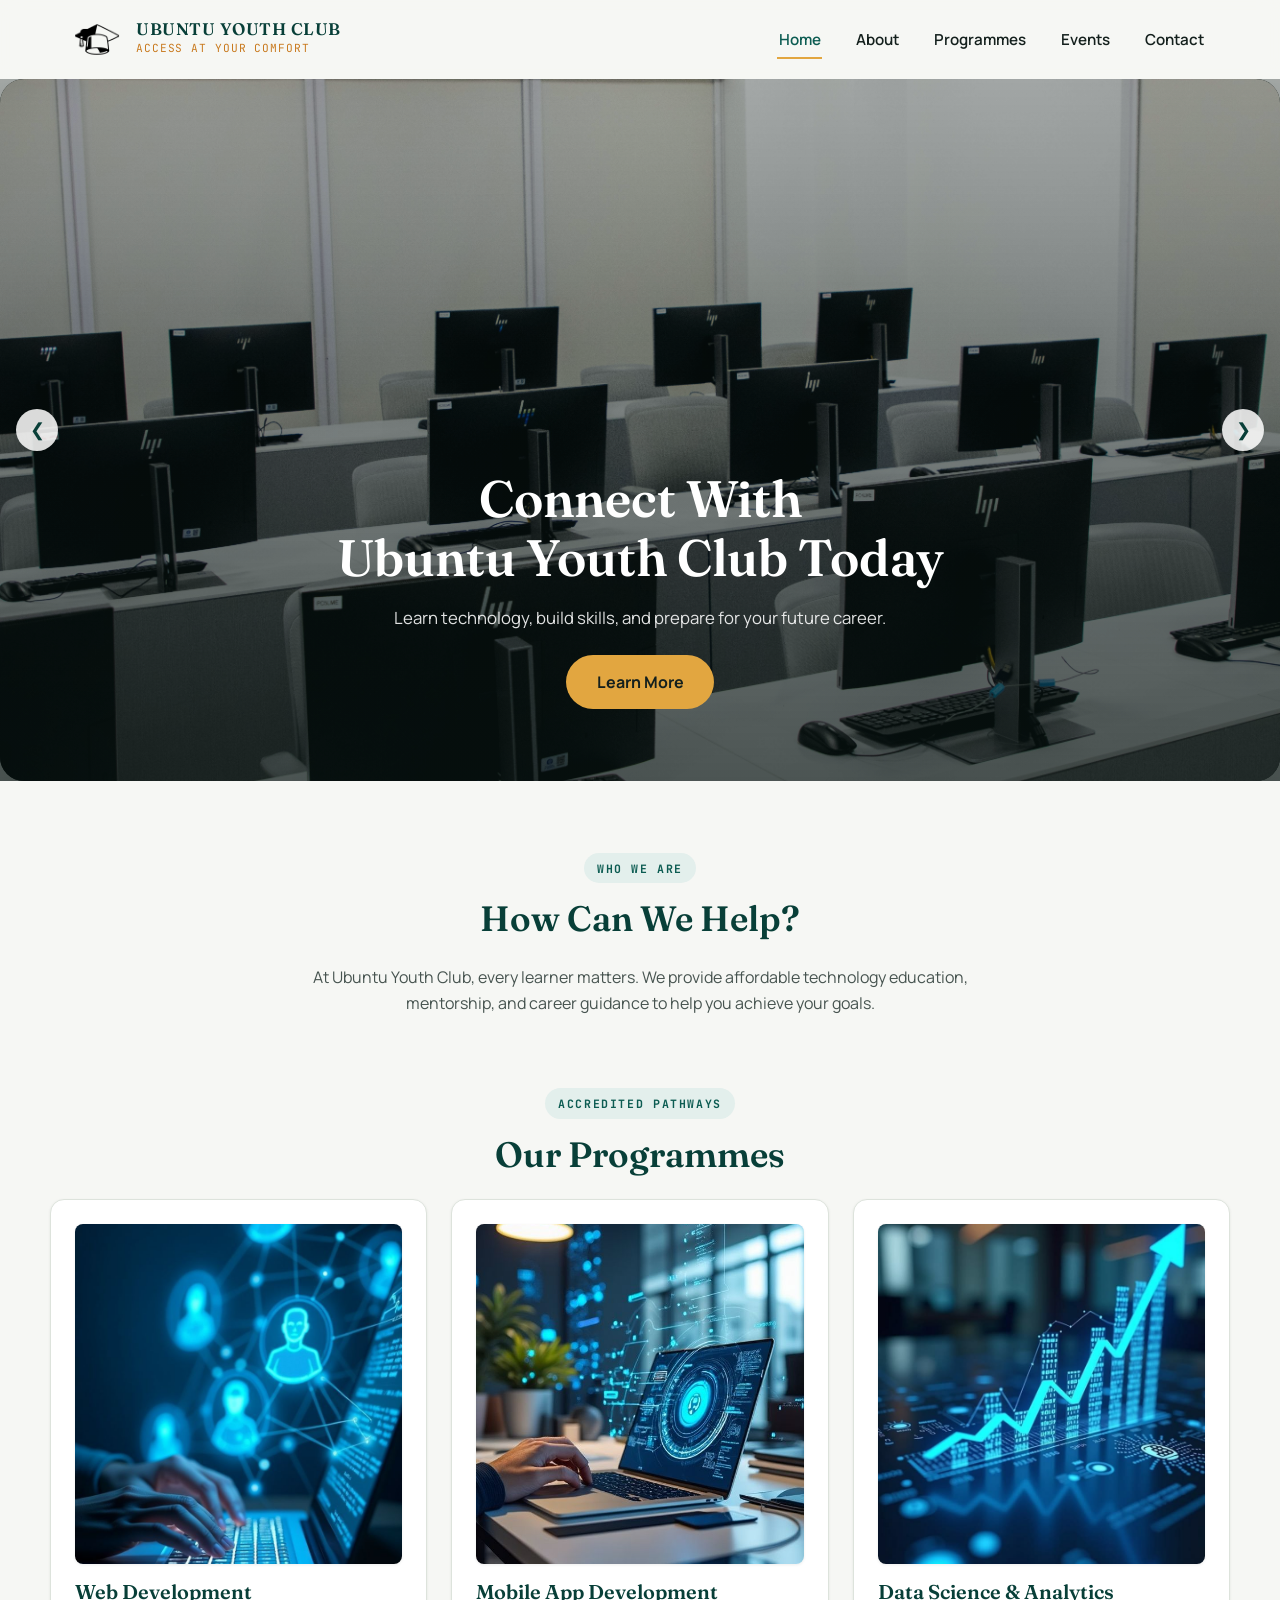
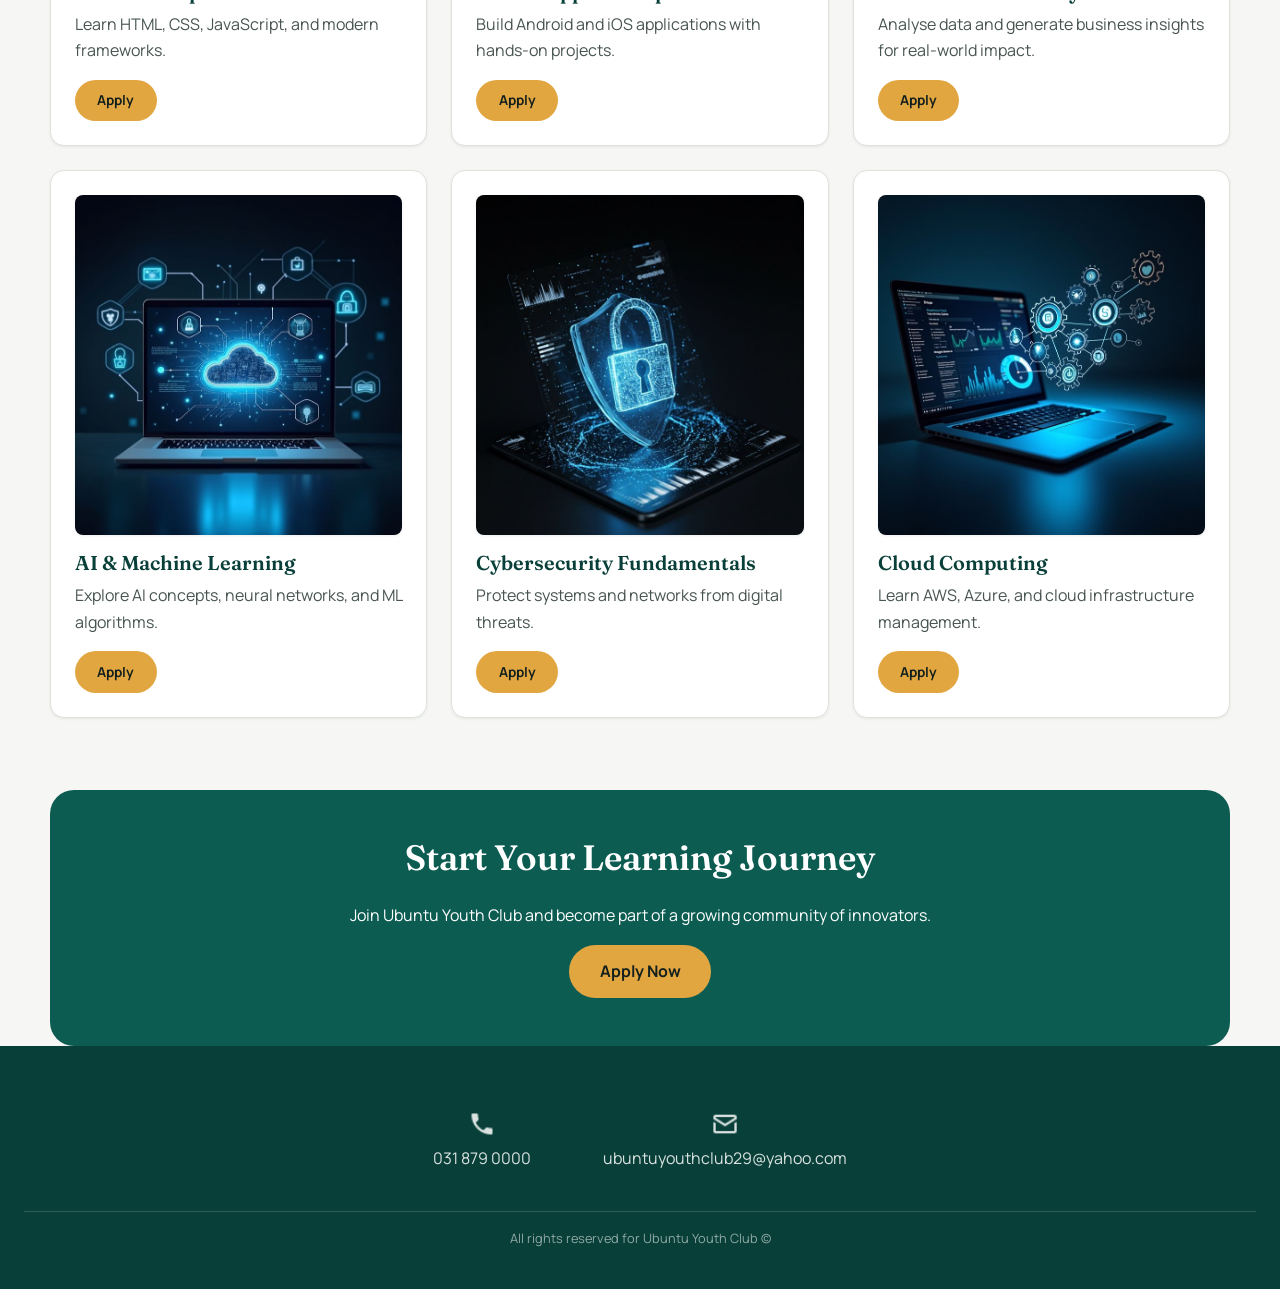
==== commit 55ed42f9: "Part3" ====
--- a/index.html
+++ b/index.html
@@ -3,39 +3,29 @@
 <head>
     <meta charset="UTF-8">
     <meta name="viewport" content="width=device-width, initial-scale=1.0">
-    <title>Ubuntu Youth Club</title>
+    <title>Ubuntu Youth Club | Home</title>
+    <meta name="description" content="Ubuntu Youth Club is a non-profit organisation bridging the digital skills gap for young people through accredited technology and business programmes.">
     <link rel="stylesheet" href="css/styles.css" type="text/css">
 </head>
-
-<script>
-window.addEventListener("scroll", function(){
-
-    const header =
-    document.querySelector(".site-header");
-
-    if(window.scrollY > 50){
-        header.classList.add("scrolled");
-    }
-    else{
-        header.classList.remove("scrolled");
-    }
-
-});
-</script>
-
 <body>
 
-    <header class="site-header">
+<!-- HEADER -->
+<header class="site-header">
     <div class="header-container">
-        <div class="logo-center">
-            <img src="images/icons8-graduation-cap-100.png" alt="Ubuntu Youth Club Logo">
+
+        <div class="logo">
+            <img src="images/icons8-graduation-cap-100.png" alt="Ubuntu Youth Club logo">
             <div class="logo-text">
                 <h1>UBUNTU YOUTH CLUB</h1>
                 <p class="subtitle">Access At Your Comfort</p>
             </div>
         </div>
 
-        <nav class="main-nav">
+        <button class="nav-toggle" id="navToggle" aria-label="Toggle navigation menu" aria-expanded="false">
+            <span></span><span></span><span></span>
+        </button>
+
+        <nav class="main-nav" id="mainNav">
             <ul>
                 <li><a href="index.html" class="active">Home</a></li>
                 <li><a href="about.html">About</a></li>
@@ -44,22 +34,48 @@
                 <li><a href="contact.html">Contact</a></li>
             </ul>
         </nav>
+
     </div>
 </header>
 
-    <!-- HERO SECTION -->
+<main>
+
+    <!-- HERO CAROUSEL -->
     <section class="hero">
+        <div class="carousel" data-autoplay="5500">
+            <div class="carousel-track">
+
+                <div class="carousel-slide">
+                    <img src="images/computer room.jpg" alt="Students learning together in the Ubuntu Youth Club computer room">
+                </div>
+
+                <div class="carousel-slide">
+                    <img src="images/tech 1.jpg" alt="Student practising web development skills">
+                </div>
+
+                <div class="carousel-slide">
+                    <img src="images/cybersecurity.jpg" alt="Student exploring cybersecurity fundamentals">
+                </div>
+
+            </div>
+
+            <button class="carousel-btn prev" aria-label="Previous slide">&#10094;</button>
+            <button class="carousel-btn next" aria-label="Next slide">&#10095;</button>
+            <div class="carousel-dots"></div>
+        </div>
+
         <div class="hero-overlay"></div>
-        <img src="images/computer room.jpg" alt="Students Learning">
+
         <div class="hero-content">
-            <h1>Connect With <br>Ubuntu Youth Club Today</h1>
+            <h1>Connect With<br>Ubuntu Youth Club Today</h1>
             <p>Learn technology, build skills, and prepare for your future career.</p>
             <a href="about.html" class="hero-btn">Learn More</a>
         </div>
     </section>
 
-    <!-- INTRO SECTION -->
+    <!-- INTRO -->
     <section class="intro">
+        <span class="eyebrow">Who We Are</span>
         <h2>How Can We Help?</h2>
         <p>
             At Ubuntu Youth Club, every learner matters. We provide affordable technology education,
@@ -67,48 +83,52 @@
         </p>
     </section>
 
-    <!-- PROGRAMMES SECTION -->
+    <!-- PROGRAMMES -->
     <section class="programmes">
-        <h2>Our Programmes</h2>
+        <div class="center-text">
+            <span class="eyebrow">Accredited Pathways</span>
+            <h2>Our Programmes</h2>
+        </div>
+
         <div class="programme-grid">
 
             <div class="card">
-                <img src="images/tech 1.jpg" alt="web development" class="responsive-img">
+                <img src="images/tech 1.jpg" alt="Web development student coding on a laptop" class="responsive-img">
                 <h3>Web Development</h3>
                 <p>Learn HTML, CSS, JavaScript, and modern frameworks.</p>
                 <a href="programmes.html" class="hero-btn">Apply</a>
             </div>
 
             <div class="card">
-                <img src="images/tech 2.jpg" alt="mobile app development" class="responsive-img">
+                <img src="images/tech 2.jpg" alt="Mobile app development student testing an app" class="responsive-img">
                 <h3>Mobile App Development</h3>
                 <p>Build Android and iOS applications with hands-on projects.</p>
                 <a href="programmes.html" class="hero-btn">Apply</a>
             </div>
 
             <div class="card">
-                <img src="images/tech 3.jpg" alt="data science" class="responsive-img">
-                <h3>Data Science & Analytics</h3>
-                <p>Analyze data and generate business insights for real-world impact.</p>
+                <img src="images/tech 3.jpg" alt="Data science student reviewing analytics dashboards" class="responsive-img">
+                <h3>Data Science &amp; Analytics</h3>
+                <p>Analyse data and generate business insights for real-world impact.</p>
                 <a href="programmes.html" class="hero-btn">Apply</a>
             </div>
 
             <div class="card">
-                <img src="images/tech 4.jpg" alt="ai and machine learning" class="responsive-img">
-                <h3>AI & Machine Learning</h3>
+                <img src="images/tech 4.jpg" alt="Student exploring AI and machine learning concepts" class="responsive-img">
+                <h3>AI &amp; Machine Learning</h3>
                 <p>Explore AI concepts, neural networks, and ML algorithms.</p>
                 <a href="programmes.html" class="hero-btn">Apply</a>
             </div>
 
             <div class="card">
-                <img src="images/cybersecurity.jpg" alt="cybersecurity" class="responsive-img">
+                <img src="images/cybersecurity.jpg" alt="Cybersecurity student monitoring network security" class="responsive-img">
                 <h3>Cybersecurity Fundamentals</h3>
                 <p>Protect systems and networks from digital threats.</p>
                 <a href="programmes.html" class="hero-btn">Apply</a>
             </div>
 
             <div class="card">
-                <img src="images/tech 5.jpg" alt="cloud computing" class="responsive-img">
+                <img src="images/tech 5.jpg" alt="Student managing cloud infrastructure" class="responsive-img">
                 <h3>Cloud Computing</h3>
                 <p>Learn AWS, Azure, and cloud infrastructure management.</p>
                 <a href="programmes.html" class="hero-btn">Apply</a>
@@ -124,18 +144,26 @@
         <a href="contact.html" class="hero-btn">Apply Now</a>
     </section>
 
-    <!-- FOOTER -->
-    <footer>
+</main>
+
+<!-- FOOTER -->
+<footer>
+    <p class="footer-datetime" id="footerDatetime"></p>
+
+    <div class="footer-grid">
         <div>
-            <img src="images/logo phone.png" alt="Phone Icon">
+            <img src="images/logo phone.png" alt="Phone icon">
             <p>031 879 0000</p>
         </div>
         <div>
-            <img src="images/logo mail.png" alt="Email Icon">
+            <img src="images/logo mail.png" alt="Email icon">
             <p>ubuntuyouthclub29@yahoo.com</p>
         </div>
-        <p>© Ubuntu Youth Club. All Rights Reserved.</p>
-    </footer>
+    </div>
 
+    <p class="details">All rights reserved for Ubuntu Youth Club &copy;</p>
+</footer>
+
+<script src="js/main.js"></script>
 </body>
 </html>
